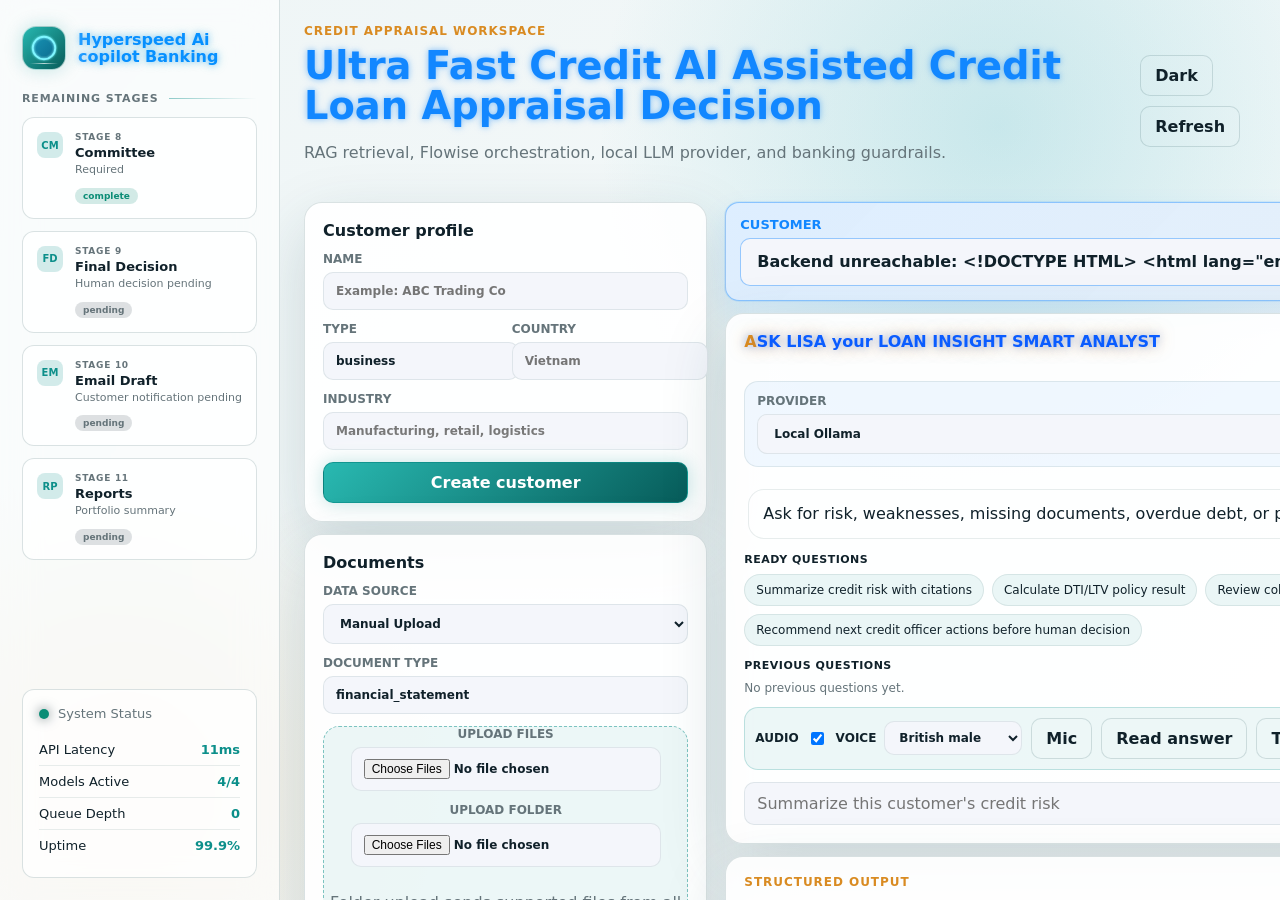
==== creditappflowise/index.html @ 666f4fc9 "Initial credit appraisal Flowise app" ====
<!doctype html>
<html lang="en" data-theme="light">
  <head>
    <meta charset="utf-8" />
    <meta http-equiv="Cache-Control" content="no-store" />
    <meta http-equiv="Pragma" content="no-cache" />
    <meta name="viewport" content="width=device-width, initial-scale=1" />
    <title>Credit Appraisal | HyperSpeed Banking AI Copilot</title>
    <link rel="icon" type="image/svg+xml" href="earth-logo.svg" />
    <link rel="stylesheet" href="docfactor-ui.css?v=20260607-stage-pages1" />
  </head>
  <body data-page="credit">
    <div class="app-shell">
      <aside class="sidebar">
        <div class="brand">
          <span class="brand-mark"><img src="earth-logo.svg" alt="" /></span>
          <strong class="brand-title">Hyperspeed Ai copilot Banking</strong>
        </div>

        <section class="sidebar-stages" aria-label="Workflow stages">
          <div class="sidebar-label">Remaining stages</div>
          <button class="stage-card complete" type="button" data-stage-action="committee">
            <span class="stage-code">CM</span>
            <div>
              <small>Stage 8</small>
              <strong>Committee</strong>
              <p>Required</p>
              <em>complete</em>
            </div>
          </button>
          <button class="stage-card pending" type="button" data-stage-action="final-decision">
            <span class="stage-code">FD</span>
            <div>
              <small>Stage 9</small>
              <strong>Final Decision</strong>
              <p>Human decision pending</p>
              <em>pending</em>
            </div>
          </button>
          <button class="stage-card pending" type="button" data-stage-action="email-draft">
            <span class="stage-code">EM</span>
            <div>
              <small>Stage 10</small>
              <strong>Email Draft</strong>
              <p>Customer notification pending</p>
              <em>pending</em>
            </div>
          </button>
          <button class="stage-card pending" type="button" data-stage-action="reports">
            <span class="stage-code">RP</span>
            <div>
              <small>Stage 11</small>
              <strong>Reports</strong>
              <p>Portfolio summary</p>
              <em>pending</em>
            </div>
          </button>
        </section>

        <section class="system-status-card">
          <div class="system-status-head"><span class="dot ok"></span><span>System Status</span></div>
          <div class="system-status-row"><span>API Latency</span><strong>11ms</strong></div>
          <div class="system-status-row"><span>Models Active</span><strong>4/4</strong></div>
          <div class="system-status-row"><span>Queue Depth</span><strong>0</strong></div>
          <div class="system-status-row"><span>Uptime</span><strong>99.9%</strong></div>
        </section>
      </aside>

      <main class="workspace">
        <header class="topbar">
          <div>
            <p class="eyebrow">Credit appraisal workspace</p>
            <h1 class="main-neon-title">Ultra Fast Credit AI Assisted Credit Loan Appraisal Decision</h1>
            <p class="muted">RAG retrieval, Flowise orchestration, local LLM provider, and banking guardrails.</p>
          </div>
          <div class="top-actions">
            <button id="themeToggle" class="icon-button" type="button" aria-label="Toggle dark or light theme">Dark</button>
            <button id="refreshCreditBtn" class="button" type="button">Refresh</button>
          </div>
        </header>

        <section id="view-main" class="credit-grid app-view active">
          <div class="form-stack">
            <section class="form-panel">
              <h2>Customer profile</h2>
              <form id="customerForm" class="form-stack">
                <label>Name<input id="customerName" required placeholder="Example: ABC Trading Co" /></label>
                <div class="form-row">
                  <label>Type<input id="customerType" placeholder="business" value="business" /></label>
                  <label>Country<input id="customerCountry" placeholder="Vietnam" /></label>
                </div>
                <label>Industry<input id="customerIndustry" placeholder="Manufacturing, retail, logistics" /></label>
                <button class="button hot" type="submit">Create customer</button>
              </form>
            </section>

            <section class="form-panel">
              <h2>Documents</h2>
              <div class="form-stack">
                <label>Data source<select id="sourceSelect"></select></label>
                <label>Document type<input id="documentType" placeholder="financial_statement" value="financial_statement" /></label>
                <div id="manualUploadMethod" class="source-method">
                  <div class="drop-zone">
                    <div class="upload-picker-row">
                      <label>Upload files<input id="fileInput" type="file" multiple accept=".pdf,.txt,.csv,.xlsx,.xls,.docx" /></label>
                      <label>Upload folder<input id="folderInput" type="file" multiple webkitdirectory directory accept=".pdf,.txt,.csv,.xlsx,.xls,.docx" /></label>
                    </div>
                    <p class="muted">Folder upload sends supported files from all subfolders.</p>
                  </div>
                  <label class="auto-ingest-option">
                    <input id="autoIngestInput" type="checkbox" checked />
                    Auto ingest uploaded files
                  </label>
                </div>
                <div id="connectorUploadMethod" class="source-method hidden">
                  <div class="connector-card">
                    <h3 id="connectorMethodTitle">Connector import</h3>
                    <p id="connectorMethodHint" class="muted">Configure this data source, then import listed documents.</p>
                    <div id="connectorFields" class="connector-fields"></div>
                    <div class="form-row">
                      <label>External document ID<input id="connectorExternalId" placeholder="Optional: key, item ID, attachment ID" /></label>
                      <label>Source URI<input id="connectorSourceUri" placeholder="Optional: s3://bucket/path/file.pdf" /></label>
                    </div>
                    <label>Filename override<input id="connectorFilename" placeholder="Optional filename for direct import" /></label>
                    <div class="row-actions">
                      <button id="listConnectorDocsBtn" class="button ghost" type="button">List source documents</button>
                      <button id="clearConnectorDocsBtn" class="button ghost" type="button">Clear listed</button>
                    </div>
                    <div id="connectorDocsList" class="connector-doc-list">No source documents listed yet.</div>
                  </div>
                </div>
                <div class="row-actions">
                  <button id="uploadBtn" class="button hot" type="button">Upload</button>
                  <button id="ingestSelectedBtn" class="button" type="button">Ingest selected</button>
                  <button id="testConnectorBtn" class="button ghost" type="button">Test source</button>
                  <button id="recoverDocsBtn" class="button ghost" type="button">Recover saved</button>
                </div>
                <p id="documentStatus" class="muted">Choose a customer before uploading documents.</p>
                <div id="savedDocsSummary" class="document-summary">No saved documents loaded yet.</div>
              </div>
            </section>
          </div>

          <div class="form-stack">
            <label class="lisa-customer-select">Customer
              <select id="customerSelect"></select>
            </label>

            <section class="lisa-panel">
              <div class="panel-head">
                <div>
                  <h2 class="lisa-neon-title">ASK LISA your LOAN INSIGHT SMART ANALYST</h2>
                </div>
                <span id="providerBadge" class="pill">local_mistral_ollama</span>
              </div>
              <div class="lisa-llm-options">
                <label>Provider<select id="providerSelect"></select></label>
                <label>Local Ollama model<select id="llmModelSelect"></select></label>
                <label>Temperature<input id="temperatureInput" type="number" min="0" max="1" step="0.05" value="0.2" /></label>
                <label>Max tokens<input id="maxTokensInput" type="number" min="256" max="4096" step="128" value="1200" /></label>
              </div>
              <div id="creditChatLog" class="chat-log">
                <div class="message assistant">Ask for risk, weaknesses, missing documents, overdue debt, or policy comparison.</div>
              </div>
              <div class="question-bank">
                <div class="question-bank-head">
                  <span>Ready questions</span>
                  <small>Click to load</small>
                </div>
                <div id="creditReadyQuestions" class="question-chip-list"></div>
              </div>
              <div class="question-bank">
                <div class="question-bank-head">
                  <span>Previous questions</span>
                  <button id="clearCreditQuestionHistoryBtn" class="link-button" type="button">Clear</button>
                </div>
                <div id="creditPreviousQuestions" class="question-chip-list"></div>
              </div>
              <div class="voice-row">
                <label class="voice-control">Audio
                  <input id="enable_jarvis_voice" type="checkbox" checked />
                </label>
                <label class="voice-control">Voice
                  <select id="jarvis_voice_gender">
                    <option value="male">British male</option>
                    <option value="female">British female</option>
                  </select>
                </label>
                <button id="creditVoiceBtn" class="tool-button" type="button">Mic</button>
                <button id="creditReadBtn" class="tool-button" type="button">Read answer</button>
                <button id="creditTestVoiceBtn" class="tool-button" type="button">Test voice</button>
                <span id="creditVoiceStatus" class="muted">British voice ready when supported by your browser.</span>
              </div>
              <form id="creditChatForm" class="chat-form">
                <input id="creditChatInput" autocomplete="off" placeholder="Summarize this customer's credit risk" />
                <button class="send-button" type="submit">Send</button>
              </form>
            </section>

            <section id="policyWorkflowPanel" class="output-panel">
              <div class="panel-head">
                <div>
                  <p class="eyebrow">Structured output</p>
                  <h2>Credit assessment</h2>
                </div>
                <button id="assessmentBtn" class="button hot" type="button">Generate assessment</button>
              </div>
              <div class="pill-row">
                <span class="pill">Risk: <strong id="riskLevel">--</strong></span>
                <span class="pill">Score: <strong id="riskScore">--</strong></span>
                <span class="pill">Flowise: <strong id="flowiseUsed">--</strong></span>
              </div>
              <div id="assessmentOutput" class="output-box">No assessment generated yet.</div>
            </section>

            <section class="output-panel">
              <div class="panel-head">
                <div>
                  <p class="eyebrow">Retail bank policy</p>
                  <h2>Loan Policy Scoring</h2>
                </div>
                <button id="loanPolicyBtn" class="button hot" type="button">Calculate Loan Policy Score</button>
              </div>
              <div class="form-stack">
                <div class="form-row">
                  <label>Loan Amount<input id="loanAmountInput" type="number" min="0" step="1000" value="50000" /></label>
                  <label>Collateral Value<input id="collateralValueInput" type="number" min="0" step="1000" value="90000" /></label>
                </div>
                <div class="form-row">
                  <label>Monthly Income<input id="monthlyIncomeInput" type="number" min="0" step="100" value="8000" /></label>
                  <label>Monthly Existing Debt<input id="monthlyDebtInput" type="number" min="0" step="100" value="2200" /></label>
                </div>
                <div class="form-row">
                  <label>Term Months<input id="termMonthsInput" type="number" min="1" step="1" value="60" /></label>
                  <label>Officer Name<input id="officerNameInput" value="Credit Officer" /></label>
                </div>
                <label>Fraud Indicators
                  <select id="fraudIndicatorsInput" multiple size="4">
                    <option value="suspicious_invoice_duplication">Suspicious invoice duplication</option>
                    <option value="related_party_invoices">Related-party invoices</option>
                    <option value="unexplained_deposits">Unexplained deposits</option>
                    <option value="valuation_overstatement">Valuation overstatement</option>
                    <option value="tax_arrears">Tax arrears</option>
                    <option value="weak_collateral">Weak collateral</option>
                    <option value="income_mismatch">Income mismatch</option>
                    <option value="missing_documents">Missing documents</option>
                  </select>
                </label>
                <label>Missing Documents
                  <select id="missingDocumentsInput" multiple size="4">
                    <option value="credit_report">Credit report</option>
                    <option value="financial_statements">Financial statements</option>
                    <option value="tax_returns">Tax returns</option>
                    <option value="proof_of_income">Proof of income</option>
                    <option value="collateral_valuation">Collateral valuation</option>
                    <option value="business_plan">Business plan</option>
                    <option value="bank_policy_documents">Bank policy documents</option>
                  </select>
                </label>
              </div>
              <div id="loanPolicyResult" class="policy-result-grid">
                <div class="policy-tile"><strong>Repayment Capacity</strong><span>DTI: --</span><small>Run policy scoring.</small></div>
                <div class="policy-tile"><strong>Collateral Coverage</strong><span>LTV: --</span><small>Collateral is backup protection, not the primary approval reason.</small></div>
                <div class="policy-tile"><strong>Interest Rate</strong><span>Rate: --</span><small>Base rate plus risk spread.</small></div>
                <div class="policy-tile"><strong>Recommendation</strong><span>--</span><small>Human credit officer review required.</small></div>
              </div>
              <div class="form-stack workflow-box">
                <div class="row-actions">
                  <button id="committeeSubmitBtn" class="button" type="button">Submit to Approval Committee</button>
                  <button id="finalDecisionBtn" class="button" type="button">Record Final Decision</button>
                  <button id="emailDraftBtn" class="button ghost" type="button">Draft Customer Email</button>
                </div>
                <div class="form-row">
                  <label>Decision
                    <select id="finalDecisionInput">
                      <option value="conditional">conditional</option>
                      <option value="approved">approved</option>
                      <option value="deferred">deferred</option>
                      <option value="rejected">rejected</option>
                    </select>
                  </label>
                  <label>Customer Email<input id="customerEmailInput" type="email" placeholder="customer@example.com" /></label>
                </div>
                <div class="form-row">
                  <label>Approved Amount<input id="approvedAmountInput" type="number" min="0" step="1000" value="0" /></label>
                  <label>Approved Rate %<input id="approvedRateInput" type="number" min="0" step="0.1" value="0" /></label>
                </div>
                <label>Conditions<textarea id="decisionConditionsInput" rows="2" placeholder="One condition per line"></textarea></label>
                <label>Decision Notes<textarea id="decisionNotesInput" rows="2" placeholder="Committee notes, officer rationale, or deferral reason"></textarea></label>
                <div id="policyWorkflowStatus" class="output-box compact-output">No policy workflow action recorded yet.</div>
                <div id="emailDraftOutput" class="output-box compact-output">No customer email draft generated yet.</div>
              </div>
            </section>

            <section class="table-panel">
              <div class="panel-head">
                <h2>Customer documents</h2>
                <div class="row-actions compact-actions">
                  <button id="dedupeDocsBtn" class="button ghost" type="button">Remove duplicates</button>
                  <button id="reloadDocsBtn" class="button ghost" type="button">Reload</button>
                </div>
              </div>
              <div class="table-wrap">
                <table>
                  <thead>
                    <tr>
                      <th><input id="docsSelectAll" type="checkbox" aria-label="Select all documents" /></th>
                      <th>ID</th>
                      <th>Filename</th>
                      <th>Type</th>
                      <th>Status</th>
                    </tr>
                  </thead>
                  <tbody id="documentsBody">
                    <tr><td colspan="5">No customer selected.</td></tr>
                  </tbody>
                </table>
              </div>
            </section>
          </div>
        </section>

        <section id="view-committee" class="stage-view app-view hidden">
          <div class="stage-page-head">
            <div>
              <p class="eyebrow">Stage 8</p>
              <h2>Approval Committee Interface</h2>
            </div>
            <div class="row-actions">
              <button class="button ghost" type="button" data-view-link="main">Main Page</button>
              <button id="stageCommitteeSubmitBtn" class="button hot" type="button">Submit to Approval Committee</button>
            </div>
          </div>
          <div class="stage-grid">
            <section class="stage-panel">
              <div class="panel-head"><h3>Committee Packet</h3></div>
              <div id="committeePacket" class="context-stack"></div>
            </section>
            <section class="stage-panel">
              <div class="panel-head"><h3>Committee Actions</h3></div>
              <div class="prompt-list">
                <button class="question-chip" type="button" data-credit-prompt="Prepare committee summary with key risks, mitigants, and missing documents">Prepare committee summary</button>
                <button class="question-chip" type="button" data-credit-prompt="List approval conditions required before final decision">List approval conditions</button>
                <button class="question-chip" type="button" data-credit-prompt="Explain why this case requires or does not require committee review">Explain committee requirement</button>
              </div>
              <div class="guardrail-box">Committee output is a review packet. Final approval remains a human authorized decision.</div>
            </section>
          </div>
        </section>

        <section id="view-final-decision" class="stage-view app-view hidden">
          <div class="stage-page-head">
            <div>
              <p class="eyebrow">Stage 9</p>
              <h2>Final Decision Interface</h2>
            </div>
            <div class="row-actions">
              <button class="button ghost" type="button" data-view-link="committee">Committee Packet</button>
              <button id="stageFinalDecisionBtn" class="button hot" type="button">Record Final Decision</button>
            </div>
          </div>
          <div class="stage-grid">
            <section class="stage-panel">
              <div class="panel-head"><h3>Final Decision Record</h3></div>
              <div id="decisionPanel" class="context-stack"></div>
            </section>
            <section class="stage-panel">
              <div class="panel-head"><h3>Decision Guardrails</h3></div>
              <div id="decisionChecklist" class="checklist"></div>
            </section>
          </div>
        </section>

        <section id="view-email-draft" class="stage-view app-view hidden">
          <div class="stage-page-head">
            <div>
              <p class="eyebrow">Stage 10</p>
              <h2>Customer Email Draft Interface</h2>
            </div>
            <div class="row-actions">
              <button class="button ghost" type="button" data-view-link="final-decision">Final Decision</button>
              <button id="stageEmailDraftBtn" class="button hot" type="button">Draft Customer Email</button>
            </div>
          </div>
          <div class="stage-grid">
            <section class="stage-panel">
              <div class="panel-head"><h3>Draft Customer Notification</h3></div>
              <div id="emailDraftPanel" class="context-stack"></div>
            </section>
            <section class="stage-panel">
              <div class="panel-head"><h3>Email Prompt Actions</h3></div>
              <div class="prompt-list">
                <button class="question-chip" type="button" data-credit-prompt="Draft a customer follow-up email requesting missing documents">Request missing documents</button>
                <button class="question-chip" type="button" data-credit-prompt="Draft a neutral customer email saying the loan request is under human review">Under review email</button>
                <button class="question-chip" type="button" data-credit-prompt="Draft a customer email explaining policy conditions without making a final credit decision">Policy conditions email</button>
              </div>
            </section>
          </div>
        </section>

        <section id="view-reports" class="stage-view app-view hidden">
          <div class="stage-page-head">
            <div>
              <p class="eyebrow">Stage 11</p>
              <h2>Reports & Analytics</h2>
            </div>
            <div class="row-actions">
              <button class="button ghost" type="button" data-view-link="main">Main Page</button>
              <button id="stageReportBtn" class="button hot" type="button">Generate New</button>
            </div>
          </div>
          <section class="stage-panel">
            <div id="reportsPanel" class="activity-list"></div>
          </section>
        </section>
      </main>
    </div>

    <script src="jarvis_british_speak.js?v=20260607-stage-pages1"></script>
    <script src="docfactor-ui.js?v=20260607-stage-pages1"></script>
  </body>
</html>
---- creditappflowise/docfactor-ui.css ----
:root,
:root[data-theme="light"] {
  color-scheme: light;
  --bg: #eef5f6;
  --bg-2: #f8fbfb;
  --panel: rgba(255, 255, 255, 0.9);
  --panel-strong: #ffffff;
  --text: #10212a;
  --muted: #65747a;
  --line: rgba(29, 78, 84, 0.16);
  --soft-line: rgba(29, 78, 84, 0.1);
  --hot: #0c8f8a;
  --hot-deep: #075c5a;
  --hot-2: #d98b22;
  --white-neon: #fdfefe;
  --good: #0b8d76;
  --warn: #d98b22;
  --bad: #c84c3a;
  --shadow: 0 24px 64px rgba(28, 73, 82, 0.18);
  --glow: 0 0 18px rgba(12, 143, 138, 0.24), 0 0 34px rgba(255, 255, 255, 0.86);
}

:root[data-theme="dark"] {
  color-scheme: dark;
  --bg: #071416;
  --bg-2: #102529;
  --panel: rgba(13, 31, 35, 0.9);
  --panel-strong: rgba(18, 43, 48, 0.96);
  --text: #f5fbfb;
  --muted: #9fb3b8;
  --line: rgba(202, 235, 236, 0.14);
  --soft-line: rgba(202, 235, 236, 0.09);
  --hot: #24b7ad;
  --hot-deep: #0a6d68;
  --hot-2: #f0a942;
  --white-neon: #ffffff;
  --good: #40d7b8;
  --warn: #f0a942;
  --bad: #ff7668;
  --shadow: 0 22px 72px rgba(0, 0, 0, 0.42);
  --glow: 0 0 18px rgba(36, 183, 173, 0.36), 0 0 36px rgba(255, 255, 255, 0.12);
}

* {
  box-sizing: border-box;
}

body {
  margin: 0;
  min-height: 100vh;
  overflow: hidden;
  background:
    radial-gradient(circle at 78% 14%, rgba(77, 184, 197, 0.26), transparent 25rem),
    radial-gradient(circle at 10% 88%, rgba(217, 139, 34, 0.13), transparent 21rem),
    linear-gradient(135deg, var(--bg), var(--bg-2));
  color: var(--text);
  font-family: Inter, ui-sans-serif, system-ui, -apple-system, BlinkMacSystemFont, "Segoe UI", sans-serif;
  letter-spacing: 0;
}

a {
  color: inherit;
}

button,
input,
select,
textarea {
  font: inherit;
}

.app-shell {
  display: grid;
  grid-template-columns: 280px minmax(0, 1fr);
  min-height: 100vh;
}

.sidebar {
  display: flex;
  flex-direction: column;
  gap: 18px;
  padding: 22px;
  border-right: 1px solid var(--line);
  background: rgba(255, 255, 255, 0.62);
  backdrop-filter: blur(18px);
}

:root[data-theme="dark"] .sidebar {
  background: rgba(5, 20, 23, 0.68);
}

.brand {
  display: flex;
  align-items: center;
  gap: 12px;
  min-height: 52px;
  position: relative;
}

.brand-mark {
  display: inline-flex;
  align-items: center;
  justify-content: center;
  position: relative;
  flex: 0 0 auto;
  width: 44px;
  height: 44px;
  border: 1px solid rgba(255, 255, 255, 0.62);
  border-radius: 14px;
  background: linear-gradient(135deg, #27b8b1, var(--hot-deep));
  color: #fff;
  font-weight: 900;
  box-shadow: var(--glow);
  overflow: hidden;
}

.brand-mark img {
  width: 30px;
  height: 30px;
  animation: earthSpin 4s linear infinite;
}

.brand-mark::before {
  content: "";
  position: absolute;
  left: -34px;
  bottom: 8px;
  width: 30px;
  height: 8px;
  border-radius: 999px 7px 7px 999px;
  background:
    linear-gradient(90deg, transparent 0 16%, rgba(255, 255, 255, 0.98) 16% 30%, transparent 30% 42%),
    linear-gradient(90deg, #eefeff, #00e5ff 60%, #f0a942);
  box-shadow:
    -12px 0 12px rgba(0, 229, 255, 0.5),
    0 0 10px rgba(240, 169, 66, 0.42);
  animation: bulletTrainPass 2.25s ease-in-out infinite;
  z-index: 1;
}

.brand-mark::after {
  content: "";
  position: absolute;
  left: 7px;
  right: 7px;
  bottom: 5px;
  height: 1px;
  background: linear-gradient(90deg, transparent, rgba(255, 255, 255, 0.72), transparent);
  z-index: 0;
}

.brand-mark img {
  position: relative;
  z-index: 2;
}

@keyframes earthSpin {
  from {
    transform: rotate(0deg);
  }
  to {
    transform: rotate(360deg);
  }
}

.brand-title {
  display: block;
  max-width: 174px;
  color: #0790ff;
  font-size: 16px;
  font-weight: 900;
  line-height: 1.08;
  text-shadow:
    0 0 6px rgba(7, 144, 255, 0.48),
    0 0 12px rgba(36, 183, 173, 0.3);
}

@keyframes bulletTrainPass {
  0% {
    transform: translateX(0) scaleX(0.9);
    opacity: 0;
  }
  16% {
    opacity: 1;
  }
  72% {
    transform: translateX(72px) scaleX(1.02);
    opacity: 1;
  }
  100% {
    transform: translateX(86px) scaleX(1);
    opacity: 0;
  }
}

.brand small,
.muted,
.module-card p,
.hero-copy,
.side-card p,
.metric-card small {
  color: var(--muted);
}

.nav-stack {
  display: grid;
  gap: 8px;
}

.nav-item,
.button,
.icon-button,
.send-button,
.tool-button {
  min-height: 40px;
  border: 1px solid var(--line);
  border-radius: 10px;
  padding: 10px 14px;
  background: rgba(255, 255, 255, 0.05);
  color: var(--text);
  text-decoration: none;
  cursor: pointer;
}

.nav-item {
  display: block;
}

.nav-item.active,
.nav-item:hover,
.button:hover,
.tool-button:hover {
  border-color: rgba(12, 143, 138, 0.5);
  box-shadow: 0 0 0 1px rgba(12, 143, 138, 0.14), var(--glow);
}

.side-card,
.hero-panel,
.lisa-panel,
.metric-card,
.module-card,
.form-panel,
.output-panel,
.table-panel {
  border: 1px solid var(--line);
  border-radius: 18px;
  background: var(--panel);
  box-shadow: var(--shadow);
}

.side-card {
  padding: 16px;
}

.side-card h2,
.module-card h2,
.lisa-panel h2,
.form-panel h2,
.output-panel h2,
.table-panel h2 {
  margin: 0 0 12px;
  font-size: 16px;
}

.lisa-neon-title {
  color: #0a5cff;
  font-weight: 900;
  text-shadow:
    0 0 8px rgba(10, 92, 255, 0.42),
    0 0 16px rgba(217, 139, 34, 0.52);
}

.lisa-neon-title::first-letter {
  color: var(--hot-2);
}

.lisa-customer-select {
  margin: 0;
  padding: 14px;
  border: 1px solid rgba(18, 135, 255, 0.42);
  border-radius: 14px;
  background:
    linear-gradient(135deg, rgba(18, 135, 255, 0.14), rgba(217, 139, 34, 0.1)),
    var(--panel-strong);
  color: #1287ff;
  font-size: 13px;
  font-weight: 900;
  text-transform: uppercase;
  box-shadow: 0 0 0 1px rgba(18, 135, 255, 0.1), 0 12px 28px rgba(18, 135, 255, 0.12);
}

.lisa-customer-select select {
  min-height: 48px;
  border-color: rgba(18, 135, 255, 0.42);
  background: rgba(255, 255, 255, 0.82);
  color: var(--text);
  font-size: 16px;
  font-weight: 900;
}

:root[data-theme="dark"] .lisa-customer-select select {
  background: rgba(5, 20, 23, 0.82);
}

.lisa-llm-options {
  display: grid;
  grid-template-columns: minmax(180px, 1fr) minmax(180px, 1fr) minmax(110px, 0.45fr) minmax(120px, 0.45fr);
  gap: 10px;
  margin: 0 0 14px;
  padding: 12px;
  border: 1px solid var(--soft-line);
  border-radius: 14px;
  background: rgba(18, 135, 255, 0.06);
}

.lisa-llm-options label {
  min-width: 0;
}

.lisa-llm-options select,
.lisa-llm-options input {
  min-height: 40px;
}

.status-row {
  display: flex;
  align-items: center;
  gap: 9px;
  margin: 10px 0;
  color: var(--muted);
  font-size: 14px;
}

.dot {
  width: 10px;
  height: 10px;
  border-radius: 999px;
  background: var(--warn);
  box-shadow: 0 0 12px currentColor;
}

.dot.ok {
  background: var(--good);
}

.dot.bad {
  background: var(--bad);
}

.dot.wait {
  background: var(--warn);
}

.sidebar-stages {
  display: grid;
  gap: 12px;
}

.sidebar-label {
  display: flex;
  align-items: center;
  gap: 10px;
  color: var(--muted);
  font-size: 11px;
  font-weight: 900;
  letter-spacing: 0.08em;
  text-transform: uppercase;
}

.sidebar-label::after {
  content: "";
  height: 1px;
  flex: 1;
  background: linear-gradient(90deg, rgba(12, 143, 138, 0.45), transparent);
}

.stage-card {
  display: grid;
  grid-template-columns: 28px minmax(0, 1fr);
  gap: 10px;
  width: 100%;
  min-height: 96px;
  padding: 14px;
  border: 1px solid var(--line);
  border-radius: 12px;
  background: rgba(12, 41, 45, 0.86);
  color: var(--text);
  cursor: pointer;
  text-align: left;
  transition: border-color 0.18s ease, box-shadow 0.18s ease, transform 0.18s ease;
}

:root[data-theme="light"] .stage-card {
  background: rgba(255, 255, 255, 0.8);
}

.stage-card:hover,
.stage-card:focus-visible,
.stage-card.active {
  border-color: rgba(12, 143, 138, 0.55);
  box-shadow: 0 0 0 1px rgba(12, 143, 138, 0.12), var(--glow);
  transform: translateX(2px);
  outline: 0;
}

.stage-code {
  display: grid;
  place-items: center;
  width: 26px;
  height: 26px;
  border-radius: 8px;
  background: rgba(12, 143, 138, 0.18);
  color: var(--hot);
  font-size: 10px;
  font-weight: 900;
}

.stage-card small {
  display: block;
  color: var(--muted);
  font-size: 9px;
  font-weight: 900;
  letter-spacing: 0.08em;
  text-transform: uppercase;
}

.stage-card strong {
  display: block;
  margin-top: 3px;
  color: var(--text);
  font-size: 13px;
}

.stage-card p {
  margin: 3px 0 7px;
  color: var(--muted);
  font-size: 11px;
  line-height: 1.25;
}

.stage-card em {
  display: inline-flex;
  width: fit-content;
  border-radius: 999px;
  padding: 3px 8px;
  background: rgba(101, 116, 122, 0.22);
  color: var(--muted);
  font-size: 9px;
  font-style: normal;
  font-weight: 900;
}

.stage-card.complete em {
  background: rgba(11, 141, 118, 0.18);
  color: var(--good);
}

.system-status-card {
  margin-top: auto;
  padding: 16px;
  border: 1px solid var(--line);
  border-radius: 12px;
  background: rgba(12, 41, 45, 0.72);
}

:root[data-theme="light"] .system-status-card {
  background: rgba(255, 255, 255, 0.72);
}

.system-status-head {
  display: flex;
  align-items: center;
  gap: 9px;
  margin-bottom: 13px;
  color: var(--muted);
  font-size: 13px;
}

.system-status-row {
  display: flex;
  justify-content: space-between;
  gap: 12px;
  padding: 8px 0;
  border-bottom: 1px solid var(--soft-line);
  color: var(--text);
  font-size: 13px;
}

.system-status-row:last-child {
  border-bottom: 0;
}

.system-status-row strong {
  color: var(--hot);
}

.workspace {
  min-width: 0;
  height: 100vh;
  overflow: auto;
  padding: 24px;
}

.topbar {
  display: flex;
  justify-content: space-between;
  align-items: center;
  gap: 18px;
  margin-bottom: 24px;
}

.topbar h1 {
  margin: 0;
  font-size: clamp(28px, 3vw, 46px);
  line-height: 1.05;
}

.main-neon-title {
  color: #1287ff;
  font-weight: 900;
  letter-spacing: 0;
  text-shadow:
    0 0 5px rgba(18, 135, 255, 0.36),
    0 0 10px rgba(18, 135, 255, 0.22);
}

.eyebrow {
  margin: 0 0 8px;
  color: var(--hot-2);
  font-size: 12px;
  font-weight: 800;
  letter-spacing: 0.08em;
  text-transform: uppercase;
}

.top-actions,
.hero-actions,
.row-actions {
  display: flex;
  align-items: center;
  gap: 10px;
  flex-wrap: wrap;
}

.button,
.send-button,
.tool-button,
.icon-button {
  display: inline-flex;
  align-items: center;
  justify-content: center;
  font-weight: 800;
}

.button.hot,
.send-button {
  border-color: rgba(12, 143, 138, 0.72);
  background: linear-gradient(135deg, #29b9b1, var(--hot-deep));
  color: #fff;
  box-shadow: var(--glow);
}

.button.ghost {
  background: rgba(255, 255, 255, 0.08);
}

.hero-grid {
  display: grid;
  grid-template-columns: minmax(0, 1.05fr) minmax(360px, 0.95fr);
  gap: 20px;
}

.hero-panel {
  position: relative;
  overflow: hidden;
  min-height: 420px;
  padding: 42px;
  background:
    linear-gradient(135deg, rgba(12, 143, 138, 0.15), transparent 45%),
    var(--panel);
}

.hero-panel h2 {
  position: relative;
  max-width: 760px;
  margin: 0;
  font-size: clamp(34px, 4.4vw, 66px);
  line-height: 0.98;
}

.hero-copy {
  position: relative;
  max-width: 620px;
  margin: 22px 0 26px;
  font-size: 17px;
  line-height: 1.6;
}

.neon-ring {
  position: absolute;
  right: -110px;
  top: -130px;
  width: 360px;
  height: 360px;
  border: 2px solid rgba(255, 255, 255, 0.72);
  border-radius: 999px;
  box-shadow: inset var(--glow), var(--glow);
}

.lisa-panel {
  display: flex;
  flex-direction: column;
  min-height: 420px;
  padding: 18px;
}

.panel-head {
  display: flex;
  justify-content: space-between;
  gap: 12px;
  align-items: start;
  margin-bottom: 12px;
}

.compact-select,
input,
select,
textarea {
  border: 1px solid var(--soft-line);
  border-radius: 10px;
  background: rgba(255, 255, 255, 0.08);
  color: var(--text);
  padding: 11px 12px;
}

:root[data-theme="light"] input,
:root[data-theme="light"] select,
:root[data-theme="light"] textarea,
:root[data-theme="light"] .compact-select {
  background: #f4f6fb;
}

.chat-log {
  display: flex;
  flex: 1;
  flex-direction: column;
  gap: 12px;
  overflow: auto;
  padding: 8px 4px 14px;
}

.message {
  max-width: 88%;
  border: 1px solid var(--soft-line);
  border-radius: 16px;
  padding: 12px 14px;
  color: var(--text);
  line-height: 1.5;
  white-space: pre-wrap;
}

.message.assistant {
  align-self: flex-start;
  background: rgba(255, 255, 255, 0.07);
}

.message.user {
  align-self: flex-end;
  border-color: rgba(12, 143, 138, 0.36);
  background: rgba(12, 143, 138, 0.12);
}

.question-bank {
  display: grid;
  gap: 8px;
  margin-bottom: 12px;
}

.question-bank-head {
  display: flex;
  align-items: center;
  justify-content: space-between;
  gap: 10px;
  color: var(--muted);
  font-size: 11px;
  font-weight: 900;
  text-transform: uppercase;
  letter-spacing: .5px;
}

.question-bank-head span {
  color: var(--text);
}

.question-chip-list {
  display: flex;
  gap: 8px;
  flex-wrap: wrap;
}

.question-chip {
  min-height: 32px;
  padding: 7px 11px;
  border: 1px solid var(--soft-line);
  border-radius: 999px;
  background: rgba(12, 143, 138, 0.08);
  color: var(--text);
  cursor: pointer;
  font-size: 12px;
}

.question-chip:hover {
  border-color: rgba(12, 143, 138, 0.38);
  background: rgba(12, 143, 138, 0.14);
}

.question-empty {
  color: var(--muted);
  font-size: 12px;
}

.link-button {
  border: 0;
  background: transparent;
  color: var(--accent);
  cursor: pointer;
  font-size: 11px;
  font-weight: 900;
  text-transform: uppercase;
}

.chat-form {
  display: grid;
  grid-template-columns: minmax(0, 1fr) auto;
  gap: 10px;
}

.voice-row {
  display: flex;
  align-items: center;
  gap: 9px;
  flex-wrap: wrap;
  margin: 0 0 12px;
  padding: 10px;
  border: 1px solid rgba(12, 143, 138, 0.22);
  border-radius: 14px;
  background: rgba(12, 143, 138, 0.07);
}

.voice-control {
  display: flex;
  grid-template-columns: none;
  align-items: center;
  gap: 8px;
  color: var(--text);
  font-size: 12px;
  font-weight: 900;
  text-transform: uppercase;
}

.voice-control select {
  min-height: 34px;
  padding: 7px 10px;
}

.metric-grid,
.module-grid,
.credit-grid {
  display: grid;
  gap: 18px;
  margin-top: 20px;
}

.metric-grid {
  grid-template-columns: repeat(4, minmax(0, 1fr));
}

.module-grid {
  grid-template-columns: repeat(3, minmax(0, 1fr));
}

.metric-card,
.module-card,
.form-panel,
.output-panel,
.table-panel {
  padding: 18px;
}

.metric-card span {
  display: block;
  color: var(--muted);
  font-size: 13px;
  font-weight: 800;
  text-transform: uppercase;
}

.metric-card strong {
  display: block;
  margin: 8px 0 4px;
  color: var(--white-neon);
  font-size: 32px;
  text-shadow: 0 0 16px rgba(255, 255, 255, 0.38);
}

:root[data-theme="light"] .metric-card strong {
  color: var(--hot);
}

.text-link {
  color: var(--hot-2);
  font-weight: 900;
  text-decoration: none;
}

.credit-grid {
  grid-template-columns: minmax(360px, 0.95fr) minmax(0, 1.25fr);
  align-items: start;
}

.app-view.hidden {
  display: none !important;
}

.stage-view {
  display: grid;
  gap: 18px;
  margin-top: 20px;
}

.stage-page-head {
  display: flex;
  align-items: center;
  justify-content: space-between;
  gap: 16px;
  padding: 18px;
  border: 1px solid var(--line);
  border-radius: 18px;
  background: var(--panel);
  box-shadow: var(--shadow);
}

.stage-page-head h2,
.stage-panel h3 {
  margin: 0;
}

.stage-page-head h2 {
  color: #1287ff;
  font-size: clamp(24px, 2.2vw, 34px);
  font-weight: 900;
  text-shadow: 0 0 9px rgba(18, 135, 255, 0.26);
}

.stage-grid {
  display: grid;
  grid-template-columns: repeat(2, minmax(0, 1fr));
  gap: 18px;
}

.stage-panel {
  min-height: 260px;
  padding: 18px;
  border: 1px solid var(--line);
  border-radius: 18px;
  background: var(--panel);
  box-shadow: var(--shadow);
}

.context-stack {
  display: grid;
  gap: 14px;
}

.context-section {
  display: grid;
  gap: 8px;
  padding: 14px;
  border: 1px solid var(--soft-line);
  border-radius: 14px;
  background: rgba(12, 143, 138, 0.06);
}

.context-section h4 {
  margin: 0 0 4px;
  color: var(--hot-2);
  font-size: 12px;
  font-weight: 900;
  letter-spacing: 0.08em;
  text-transform: uppercase;
}

.context-row {
  display: flex;
  align-items: start;
  justify-content: space-between;
  gap: 14px;
  padding: 7px 0;
  border-bottom: 1px solid var(--soft-line);
}

.context-row:last-child {
  border-bottom: 0;
}

.context-row span {
  color: var(--muted);
  font-size: 12px;
  font-weight: 800;
  text-transform: uppercase;
}

.context-row strong {
  max-width: 62%;
  text-align: right;
}

.prompt-list {
  display: flex;
  flex-wrap: wrap;
  gap: 9px;
}

.guardrail-box {
  margin-top: 14px;
  padding: 12px 14px;
  border: 1px solid rgba(217, 139, 34, 0.36);
  border-radius: 14px;
  background: rgba(217, 139, 34, 0.09);
  color: var(--text);
  line-height: 1.5;
}

.checklist {
  display: grid;
  gap: 10px;
}

.check-item {
  display: flex;
  align-items: center;
  gap: 10px;
  padding: 11px 12px;
  border: 1px solid var(--soft-line);
  border-radius: 12px;
  background: rgba(255, 255, 255, 0.05);
}

.check-item .dot {
  flex: 0 0 auto;
}

.activity-list {
  display: grid;
  gap: 12px;
}

.activity-item {
  display: grid;
  grid-template-columns: 42px minmax(0, 1fr);
  gap: 12px;
  align-items: center;
  padding: 14px;
  border: 1px solid var(--soft-line);
  border-radius: 14px;
  background: rgba(12, 143, 138, 0.06);
}

.activity-icon {
  display: grid;
  place-items: center;
  width: 38px;
  height: 38px;
  border-radius: 12px;
  background: rgba(12, 143, 138, 0.18);
  color: var(--hot);
  font-weight: 900;
}

.activity-item strong {
  display: block;
}

.activity-item p {
  margin: 4px 0 0;
  color: var(--muted);
}

.form-stack {
  display: grid;
  gap: 12px;
}

.hidden {
  display: none !important;
}

.form-row {
  display: grid;
  grid-template-columns: repeat(2, minmax(0, 1fr));
  gap: 12px;
}

label {
  display: grid;
  gap: 6px;
  color: var(--muted);
  font-size: 12px;
  font-weight: 800;
  text-transform: uppercase;
}

.drop-zone {
  display: grid;
  place-items: center;
  gap: 10px;
  min-height: 118px;
  border: 1px dashed rgba(12, 143, 138, 0.5);
  border-radius: 16px;
  background: rgba(12, 143, 138, 0.07);
  text-align: center;
}

.upload-picker-row {
  display: flex;
  flex-wrap: wrap;
  justify-content: center;
  gap: 12px;
}

.auto-ingest-option {
  display: flex;
  grid-template-columns: none;
  align-items: center;
  gap: 10px;
  width: fit-content;
  color: var(--text);
  text-transform: none;
}

.source-method {
  display: grid;
  gap: 12px;
}

.connector-card {
  display: grid;
  gap: 12px;
  padding: 14px;
  border: 1px solid rgba(12, 143, 138, 0.26);
  border-radius: 14px;
  background: rgba(12, 143, 138, 0.06);
}

.connector-card h3 {
  margin: 0;
  color: var(--text);
}

.connector-fields {
  display: grid;
  gap: 12px;
}

.connector-doc-list {
  max-height: 190px;
  overflow: auto;
  padding: 10px;
  border: 1px solid rgba(255, 255, 255, 0.12);
  border-radius: 12px;
  color: var(--muted);
  line-height: 1.5;
}

.connector-doc-list label {
  display: flex;
  grid-template-columns: none;
  align-items: center;
  gap: 8px;
  color: var(--text);
  text-transform: none;
}

.document-summary {
  border: 1px solid rgba(12, 143, 138, 0.26);
  border-radius: 12px;
  padding: 10px 12px;
  background: rgba(12, 143, 138, 0.08);
  color: var(--text);
  line-height: 1.45;
}

.document-summary strong {
  color: var(--hot-2);
}

.table-wrap {
  overflow: auto;
}

table {
  width: 100%;
  border-collapse: collapse;
}

th,
td {
  border-bottom: 1px solid var(--soft-line);
  padding: 10px;
  text-align: left;
  vertical-align: top;
}

th {
  color: var(--muted);
  font-size: 12px;
  text-transform: uppercase;
}

.output-box {
  min-height: 180px;
  border: 1px solid var(--soft-line);
  border-radius: 16px;
  padding: 14px;
  background: rgba(255, 255, 255, 0.05);
  white-space: pre-wrap;
  line-height: 1.55;
}

.compact-output {
  min-height: 96px;
}

.policy-result-grid {
  display: grid;
  grid-template-columns: repeat(2, minmax(0, 1fr));
  gap: 12px;
  margin: 16px 0;
}

.policy-tile {
  display: grid;
  gap: 8px;
  min-height: 132px;
  border: 1px solid var(--soft-line);
  border-radius: 16px;
  padding: 14px;
  background: rgba(12, 143, 138, 0.08);
}

.policy-tile strong {
  color: var(--white-neon);
}

:root[data-theme="light"] .policy-tile strong {
  color: var(--hot-deep);
}

.policy-tile span {
  font-size: 18px;
  font-weight: 900;
}

.policy-tile small {
  color: var(--muted);
  line-height: 1.45;
}

.workflow-box {
  border-top: 1px solid var(--soft-line);
  padding-top: 14px;
}

.pill-row {
  display: flex;
  gap: 10px;
  flex-wrap: wrap;
}

.pill {
  border: 1px solid var(--line);
  border-radius: 999px;
  padding: 8px 10px;
  color: var(--muted);
}

@media (max-width: 1100px) {
  body {
    overflow: auto;
  }

  .app-shell,
  .hero-grid,
  .credit-grid,
  .metric-grid,
  .module-grid {
    grid-template-columns: 1fr;
  }

  .sidebar {
    position: static;
  }

  .workspace {
    height: auto;
  }
}

@media (max-width: 680px) {
  .topbar,
  .panel-head {
    align-items: stretch;
    flex-direction: column;
  }

  .form-row,
  .chat-form,
  .lisa-llm-options,
  .policy-result-grid {
    grid-template-columns: 1fr;
  }

  .hero-panel {
    min-height: auto;
    padding: 26px;
  }
}
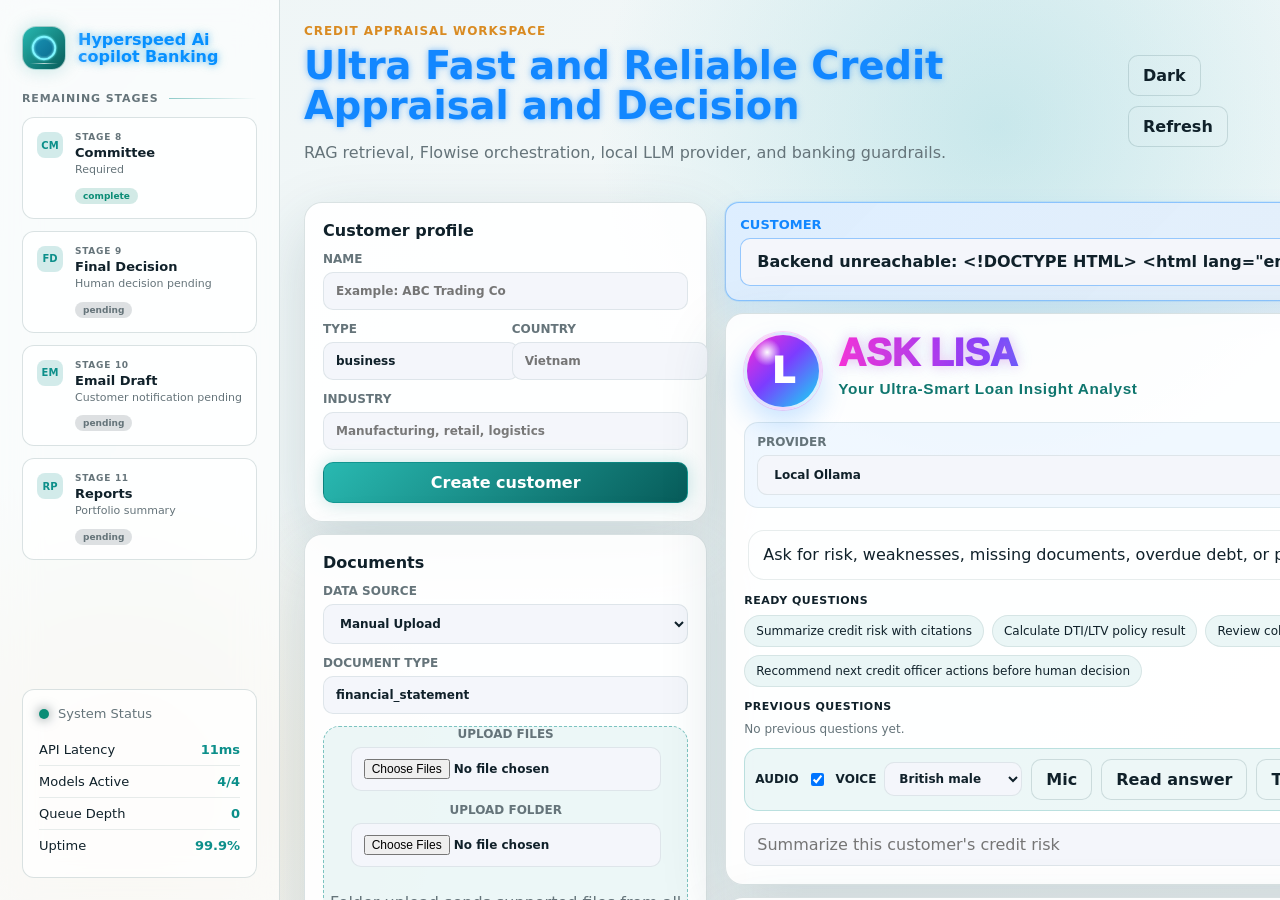
==== commit 6a113b15: "Polish credit appraisal launcher and docs" ====
--- a/creditappflowise/index.html
+++ b/creditappflowise/index.html
@@ -70,7 +70,7 @@
         <header class="topbar">
           <div>
             <p class="eyebrow">Credit appraisal workspace</p>
-            <h1 class="main-neon-title">Ultra Fast Credit AI Assisted Credit Loan Appraisal Decision</h1>
+            <h1 class="main-neon-title">Ultra Fast and Reliable Credit Appraisal and Decision</h1>
             <p class="muted">RAG retrieval, Flowise orchestration, local LLM provider, and banking guardrails.</p>
           </div>
           <div class="top-actions">
@@ -148,8 +148,12 @@
 
             <section class="lisa-panel">
               <div class="panel-head">
-                <div>
-                  <h2 class="lisa-neon-title">ASK LISA your LOAN INSIGHT SMART ANALYST</h2>
+                <div class="lisa-identity">
+                  <div class="lisa-avatar" aria-hidden="true">L</div>
+                  <h2 class="lisa-title">
+                    <span>ASK LISA</span>
+                    <small>Your Ultra-Smart Loan Insight Analyst</small>
+                  </h2>
                 </div>
                 <span id="providerBadge" class="pill">local_mistral_ollama</span>
               </div>
@@ -416,7 +420,7 @@
       </main>
     </div>
 
-    <script src="jarvis_british_speak.js?v=20260607-stage-pages1"></script>
-    <script src="docfactor-ui.js?v=20260607-stage-pages1"></script>
+    <script src="jarvis_british_speak.js?v=20260608-uploadscan3"></script>
+    <script src="docfactor-ui.js?v=20260608-uploadscan3"></script>
   </body>
 </html>
--- a/creditappflowise/docfactor-ui.css
+++ b/creditappflowise/docfactor-ui.css
@@ -262,16 +262,60 @@
   font-size: 16px;
 }
 
-.lisa-neon-title {
-  color: #0a5cff;
-  font-weight: 900;
+.lisa-identity {
+  display: flex;
+  align-items: center;
+  gap: 16px;
+}
+
+.lisa-avatar {
+  display: grid;
+  width: 78px;
+  height: 78px;
+  flex: 0 0 auto;
+  place-items: center;
+  border: 3px solid rgba(255, 255, 255, 0.8);
+  border-radius: 999px;
+  background:
+    radial-gradient(circle at 28% 24%, rgba(255, 255, 255, 0.98), transparent 18%),
+    linear-gradient(135deg, #ff2bd6 0%, #7c3cff 46%, #12dff3 100%);
+  color: #fff;
+  font-size: 36px;
+  font-weight: 950;
+  line-height: 1;
+  box-shadow:
+    0 0 0 1px rgba(255, 43, 214, 0.18),
+    0 14px 28px rgba(18, 135, 255, 0.22);
+}
+
+.lisa-title {
+  margin: 0;
+  font-family: "Inter", "Segoe UI", Arial, sans-serif;
+  line-height: 1.04;
+  letter-spacing: 0;
+}
+
+.lisa-title span {
+  display: block;
+  font-size: clamp(28px, 3vw, 42px);
+  font-weight: 950;
+  text-transform: uppercase;
+  background: linear-gradient(90deg, #ff2bd6, #7c3cff, #12dff3);
+  -webkit-background-clip: text;
+  background-clip: text;
+  color: transparent;
   text-shadow:
-    0 0 8px rgba(10, 92, 255, 0.42),
-    0 0 16px rgba(217, 139, 34, 0.52);
-}
-
-.lisa-neon-title::first-letter {
-  color: var(--hot-2);
+    0 0 12px rgba(255, 43, 214, 0.28),
+    0 0 18px rgba(18, 223, 243, 0.18);
+}
+
+.lisa-title small {
+  display: block;
+  margin-top: 8px;
+  color: #0f766e;
+  font-size: clamp(13px, 1.2vw, 16px);
+  font-weight: 900;
+  letter-spacing: 0.04em;
 }
 
 .lisa-customer-select {
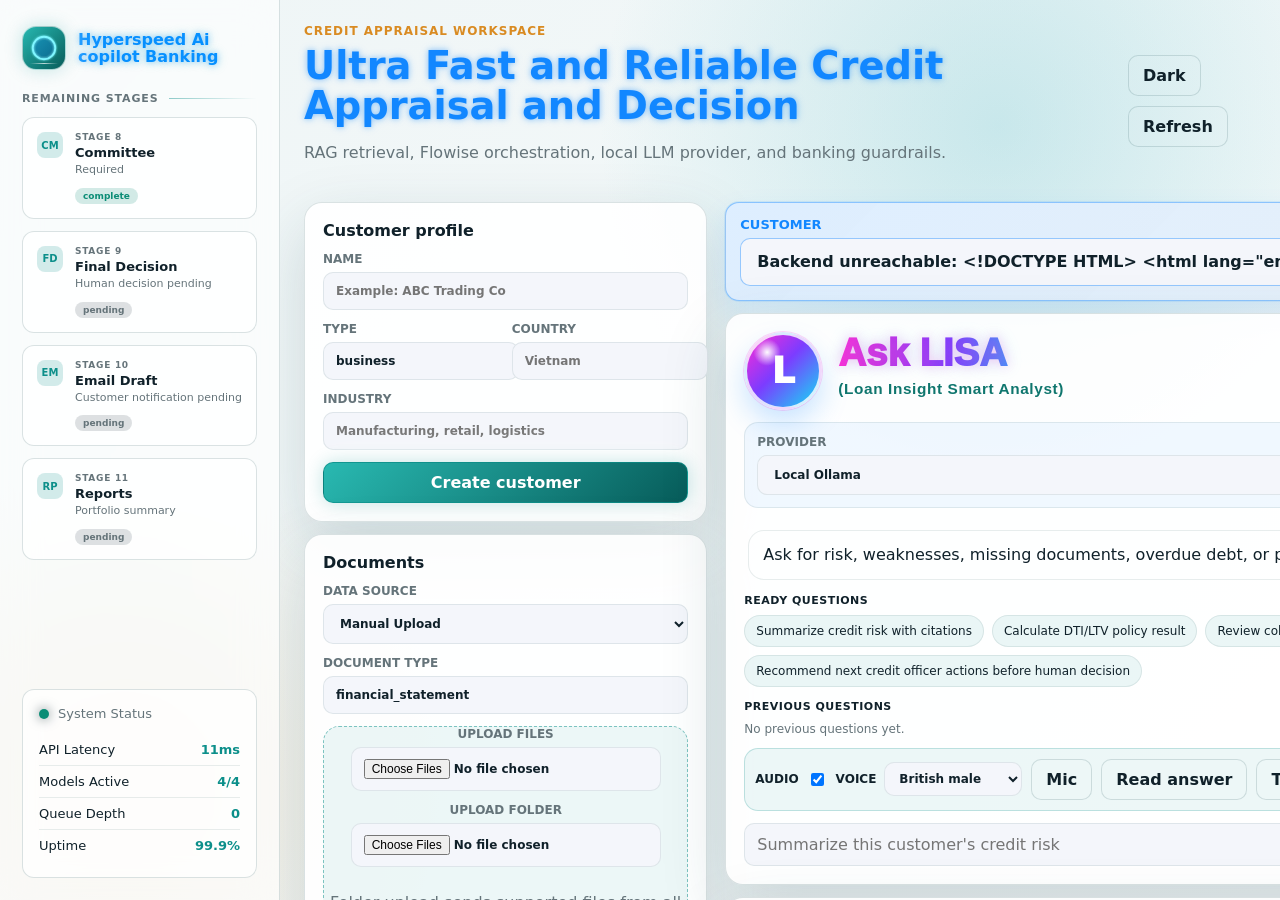
==== commit e322e9e4: "Update LISA title text" ====
--- a/creditappflowise/index.html
+++ b/creditappflowise/index.html
@@ -7,7 +7,7 @@
     <meta name="viewport" content="width=device-width, initial-scale=1" />
     <title>Credit Appraisal | HyperSpeed Banking AI Copilot</title>
     <link rel="icon" type="image/svg+xml" href="earth-logo.svg" />
-    <link rel="stylesheet" href="docfactor-ui.css?v=20260607-stage-pages1" />
+    <link rel="stylesheet" href="docfactor-ui.css?v=20260608-lisatitle1" />
   </head>
   <body data-page="credit">
     <div class="app-shell">
@@ -151,8 +151,8 @@
                 <div class="lisa-identity">
                   <div class="lisa-avatar" aria-hidden="true">L</div>
                   <h2 class="lisa-title">
-                    <span>ASK LISA</span>
-                    <small>Your Ultra-Smart Loan Insight Analyst</small>
+                    <span>Ask LISA</span>
+                    <small>(Loan Insight Smart Analyst)</small>
                   </h2>
                 </div>
                 <span id="providerBadge" class="pill">local_mistral_ollama</span>
@@ -420,7 +420,7 @@
       </main>
     </div>
 
-    <script src="jarvis_british_speak.js?v=20260608-uploadscan3"></script>
-    <script src="docfactor-ui.js?v=20260608-uploadscan3"></script>
+    <script src="jarvis_british_speak.js?v=20260608-lisatitle1"></script>
+    <script src="docfactor-ui.js?v=20260608-lisatitle1"></script>
   </body>
 </html>
--- a/creditappflowise/docfactor-ui.css
+++ b/creditappflowise/docfactor-ui.css
@@ -299,7 +299,6 @@
   display: block;
   font-size: clamp(28px, 3vw, 42px);
   font-weight: 950;
-  text-transform: uppercase;
   background: linear-gradient(90deg, #ff2bd6, #7c3cff, #12dff3);
   -webkit-background-clip: text;
   background-clip: text;
